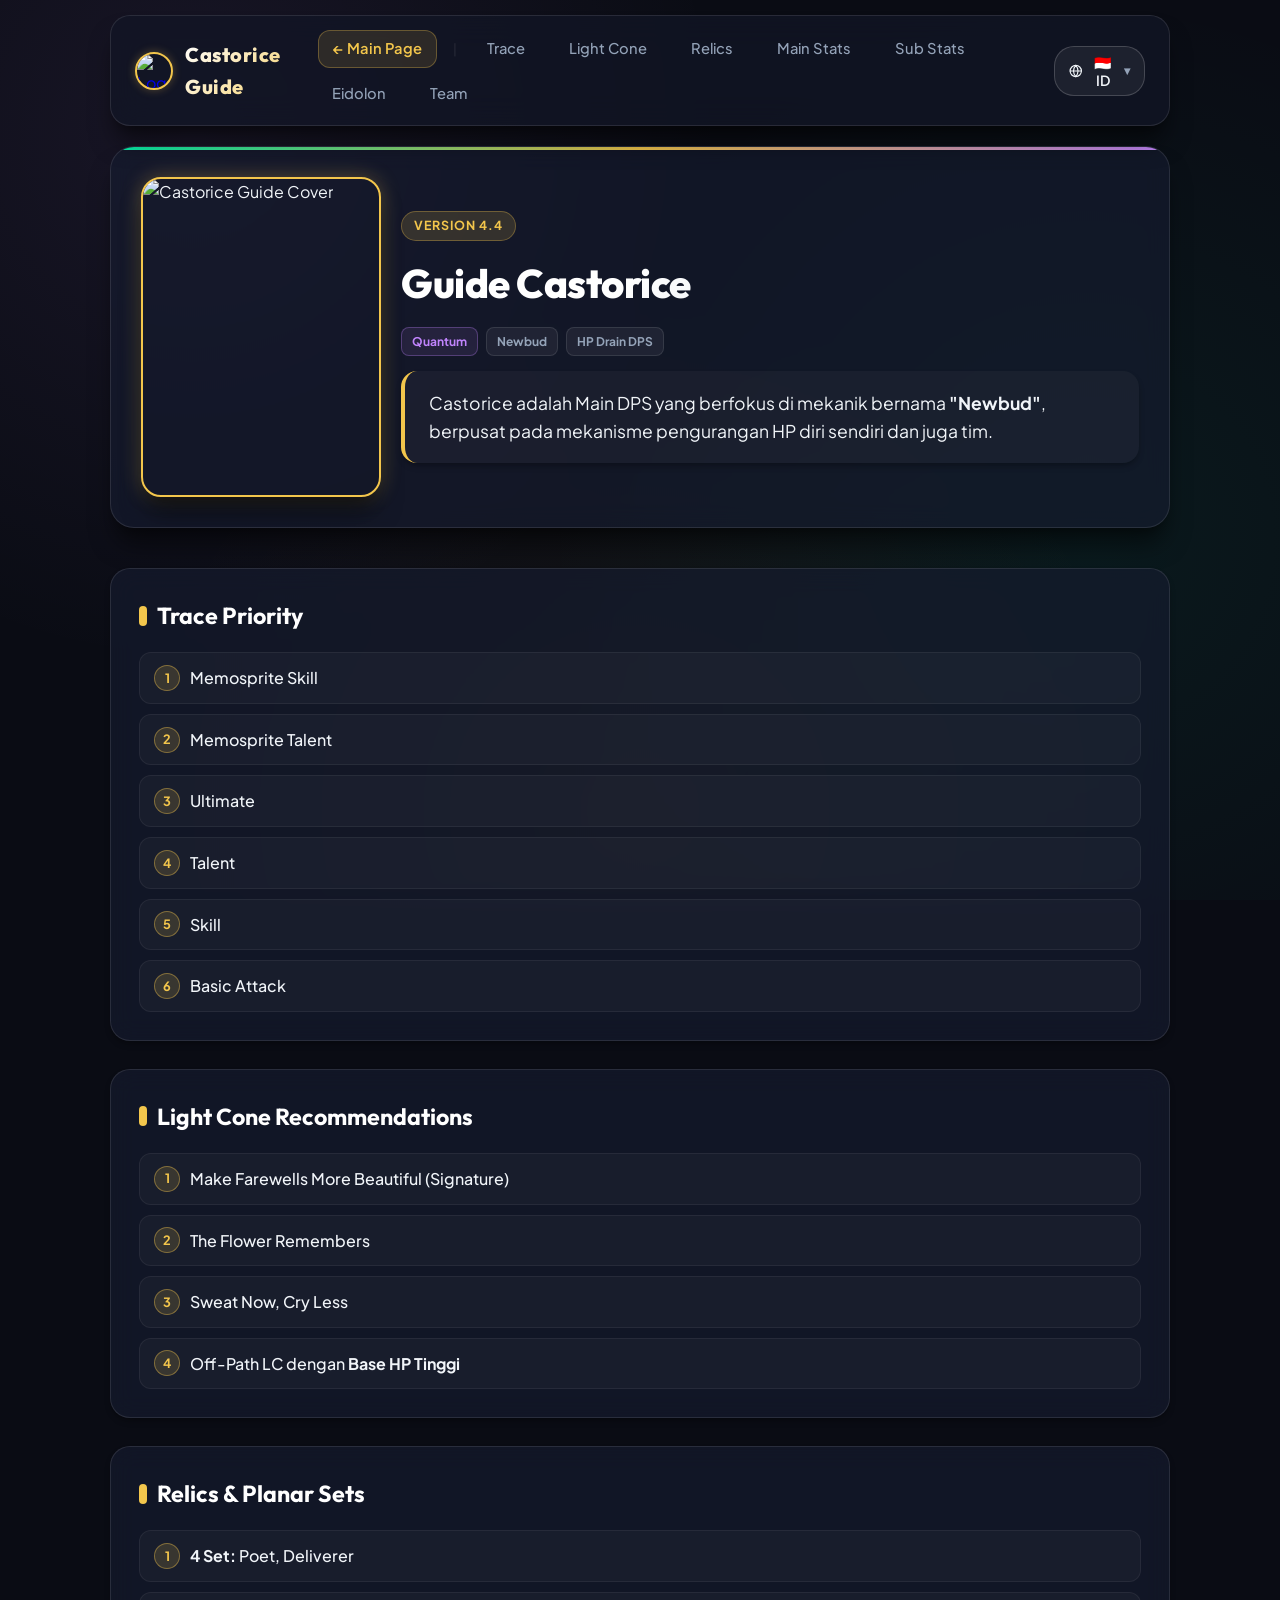
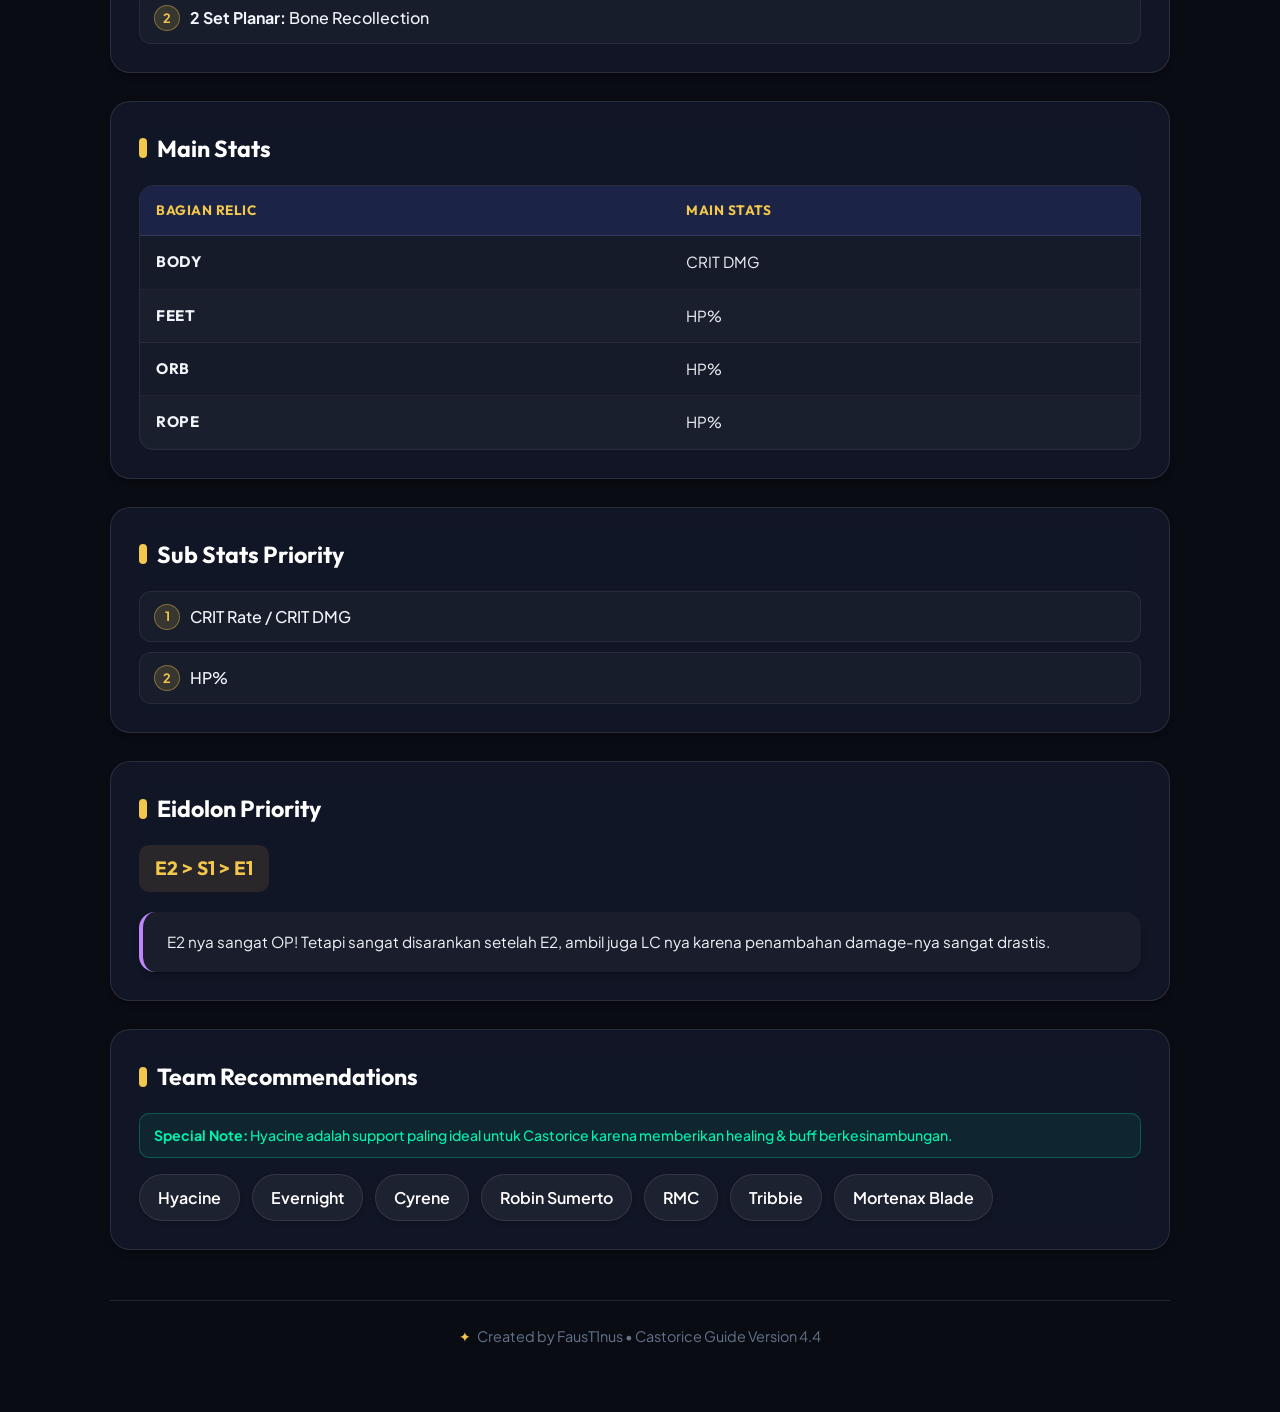
==== Char/Castorice.html @ 28f99902 "Change Languange ID/EN" ====
<!DOCTYPE html>
<html lang="id">
<head>
    <meta charset="UTF-8">
    <meta name="viewport" content="width=device-width, initial-scale=1.0">
    <link rel="icon" type="image/x-icon" href="https://media.discordapp.net/attachments/1473303380360171574/1534155351308636291/1050245295327416390.webp?ex=6a731902&is=6a71c782&hm=e8f0a72e8efb6a49927cd60e86227d775140b2a60f67a8194d3ff2b409917104&=&format=webp">
    <title>Castorice Guide Version 4.4</title>
    <link rel="stylesheet" href="style.css">
    <script src="lang.js" defer></script>
</head>
<body>

    <div class="container">
        <!-- Top Navigation -->
        <header>
            <div class="nav-bar">
                <a href="../index.html" class="brand">
                    <img src="../Gambar/1050245295327416390.webp" alt="Logo" class="brand-icon">
                    <span class="brand-title">Castorice Guide</span>
                </a>
                <nav>
                    <a href="../index.html" class="active" data-i18n="nav_back_main">← Main Page</a>
                    <span class="nav-divider">|</span>
                    <a href="#Trace" data-i18n="nav_trace">Trace</a>
                    <a href="#Light-Cone" data-i18n="nav_light_cone">Light Cone</a>
                    <a href="#Relics" data-i18n="nav_relics">Relics</a>
                    <a href="#Main-Stats" data-i18n="nav_main_stats">Main Stats</a>
                    <a href="#Sub-Stats" data-i18n="nav_sub_stats">Sub Stats</a>
                    <a href="#Eidolon" data-i18n="nav_eidolon">Eidolon</a>
                    <a href="#Team-Recommendations" data-i18n="nav_team">Team</a>
                </nav>
            </div>
        </header>

        <!-- Cover Hero Section -->
        <div class="page-header cover-hero">
            <div class="cover-image-frame">
                <img src="../Gambar/cas.png" alt="Castorice Guide Cover">
            </div>
            <div class="cover-hero-info">
                <span class="badge">Version 4.4</span>
                <h1 data-i18n="castorice_title">Guide Castorice</h1>
                <div class="char-card-tags">
                    <span class="tag quantum">Quantum</span>
                    <span class="tag">Newbud</span>
                    <span class="tag">HP Drain DPS</span>
                </div>
                <p class="intro-lead" data-i18n-html="castorice_intro">
                    Castorice adalah Main DPS yang berfokus di mekanik bernama <strong>"Newbud"</strong>, berpusat pada mekanisme pengurangan HP diri sendiri dan juga tim.
                </p>
            </div>
        </div>

        <!-- Main Content -->
        <article>
            <section id="Trace">
                <h2 data-i18n="section_trace">Trace Priority</h2>
                <ol>
                    <li>Memosprite Skill</li>
                    <li>Memosprite Talent</li>
                    <li>Ultimate</li>
                    <li>Talent</li>
                    <li>Skill</li>
                    <li>Basic Attack</li>
                </ol>
            </section>

            <section id="Light-Cone">
                <h2 data-i18n="section_light_cone">Light Cone Recommendations</h2>
                <ol>
                    <li>Make Farewells More Beautiful (Signature)</li>
                    <li>The Flower Remembers</li>
                    <li>Sweat Now, Cry Less</li>
                    <li data-i18n-html="castorice_lc4">Off-Path LC dengan <strong>Base HP Tinggi</strong></li>
                </ol>
            </section>

            <section id="Relics">
                <h2 data-i18n="section_relics">Relics & Planar Sets</h2>
                <ol>
                    <li data-i18n-html="castorice_relic_4set"><strong>4 Set:</strong> Poet, Deliverer</li>
                    <li data-i18n-html="castorice_relic_2set"><strong>2 Set Planar:</strong> Bone Recollection</li>
                </ol>
            </section>

            <section id="Main-Stats">
                <h2 data-i18n="section_main_stats">Main Stats</h2>
                <table>
                    <thead>
                        <tr>
                            <th scope="col" data-i18n="table_relic_part">Bagian Relic</th>
                            <th scope="col" data-i18n="table_main_stat">Main Stats</th>
                        </tr>
                    </thead>
                    <tbody>
                        <tr>
                            <th scope="row">Body</th>
                            <td>CRIT DMG</td>
                        </tr>
                        <tr>
                            <th scope="row">Feet</th>
                            <td>HP%</td>
                        </tr>
                        <tr>
                            <th scope="row">Orb</th>
                            <td>HP%</td>
                        </tr>
                        <tr>
                            <th scope="row">Rope</th>
                            <td>HP%</td>
                        </tr>
                    </tbody>
                </table>
            </section>

            <section id="Sub-Stats">
                <h2 data-i18n="section_sub_stats">Sub Stats Priority</h2>
                <ol>
                    <li>CRIT Rate / CRIT DMG</li>
                    <li>HP%</li>
                </ol>
            </section>

            <section id="Eidolon">
                <h2 data-i18n="section_eidolon">Eidolon Priority</h2>
                <p>E2 &gt; S1 &gt; E1</p>
                <div class="intro-lead" style="margin-top: 12px; font-size: 0.95rem; border-left-color: var(--accent-purple);" data-i18n="castorice_eidolon_note">
                    E2 nya sangat OP! Tetapi sangat disarankan setelah E2, ambil juga LC nya karena penambahan damage-nya sangat drastis.
                </div>
            </section>

            <section id="Team-Recommendations">
                <h2 data-i18n="section_team">Team Recommendations</h2>
                <div class="note-box" style="margin-bottom: 16px;" data-i18n-html="castorice_team_note">
                    <strong>Special Note:</strong> Hyacine adalah support paling ideal untuk Castorice karena memberikan healing &amp; buff berkesinambungan.
                </div>
                <ul>
                    <li>Hyacine</li>
                    <li>Evernight</li>
                    <li>Cyrene</li>
                    <li>Robin Sumerto</li>
                    <li>RMC</li>
                    <li>Tribbie</li>
                    <li>Mortenax Blade</li>
                </ul>
            </section>
        </article>

        <!-- Footer -->
        <footer>
            <p data-i18n="castorice_footer">Created by FausT1nus • Castorice Guide Version 4.4</p>
        </footer>
    </div>

</body>
</html>
---- Char/style.css ----
@import url('https://fonts.googleapis.com/css2?family=Outfit:wght@400;500;600;700;800&family=Plus+Jakarta+Sans:wght@400;500;600;700&display=swap');

:root {
  --bg-primary: #0a0c14;
  --bg-secondary: #121626;
  --bg-card: rgba(22, 28, 48, 0.65);
  --bg-card-hover: rgba(30, 38, 66, 0.85);
  --border-color: rgba(255, 255, 255, 0.1);
  --border-glow: rgba(0, 242, 173, 0.3);
  
  --text-main: #f1f5f9;
  --text-muted: #94a3b8;
  --text-dim: #64748b;
  
  --accent-gold: #f3c64c;
  --accent-gold-glow: rgba(243, 198, 76, 0.3);
  --accent-cyan: #00f2ad;
  --accent-purple: #c084fc;
  --accent-rose: #ff477e;

  --font-heading: 'Outfit', sans-serif;
  --font-body: 'Plus Jakarta Sans', sans-serif;

  --shadow-sm: 0 4px 6px -1px rgba(0, 0, 0, 0.3);
  --shadow-lg: 0 20px 25px -5px rgba(0, 0, 0, 0.5), 0 8px 10px -6px rgba(0, 0, 0, 0.3);
  --shadow-glow: 0 0 25px rgba(243, 198, 76, 0.15);
}

/* Reset & Base Styles */
* {
  box-sizing: border-box;
  margin: 0;
  padding: 0;
  scroll-behavior: smooth;
}

body {
  font-family: var(--font-body);
  background-color: var(--bg-primary);
  background-image: 
    radial-gradient(circle at 15% 15%, rgba(192, 132, 252, 0.08) 0%, transparent 40%),
    radial-gradient(circle at 85% 60%, rgba(0, 242, 173, 0.06) 0%, transparent 45%),
    radial-gradient(circle at 50% 90%, rgba(243, 198, 76, 0.05) 0%, transparent 50%);
  background-attachment: fixed;
  color: var(--text-main);
  line-height: 1.6;
  min-height: 100vh;
  padding-bottom: 40px;
}

/* Layout Container */
.container {
  max-width: 1100px;
  margin: 0 auto;
  padding: 0 20px;
}

/* Header & Navigation */
header {
  position: sticky;
  top: 15px;
  z-index: 100;
  margin-bottom: 35px;
}

.nav-bar {
  background: rgba(18, 22, 38, 0.75);
  backdrop-filter: blur(16px);
  -webkit-backdrop-filter: blur(16px);
  border: 1px solid var(--border-color);
  border-radius: 20px;
  padding: 14px 24px;
  display: flex;
  align-items: center;
  justify-content: space-between;
  box-shadow: var(--shadow-lg);
}

.brand {
  display: flex;
  align-items: center;
  gap: 12px;
  text-decoration: none;
}

.brand-icon {
  width: 38px;
  height: 38px;
  border-radius: 50%;
  object-fit: cover;
  border: 2px solid var(--accent-gold);
  box-shadow: 0 0 10px var(--accent-gold-glow);
}

.brand-title {
  font-family: var(--font-heading);
  font-weight: 800;
  font-size: 1.25rem;
  background: linear-gradient(135deg, #ffffff 0%, var(--accent-gold) 100%);
  -webkit-background-clip: text;
  -webkit-text-fill-color: transparent;
  letter-spacing: 0.5px;
}

nav {
  display: flex;
  flex-wrap: wrap;
  gap: 8px 16px;
  align-items: center;
}

nav a {
  color: var(--text-muted);
  text-decoration: none;
  font-weight: 500;
  font-size: 0.92rem;
  padding: 6px 14px;
  border-radius: 12px;
  transition: all 0.25s ease;
  position: relative;
}

nav a:hover {
  color: #ffffff;
  background: rgba(255, 255, 255, 0.08);
  transform: translateY(-1px);
}

nav a.active {
  color: var(--accent-gold);
  background: rgba(243, 198, 76, 0.12);
  border: 1px solid rgba(243, 198, 76, 0.3);
  font-weight: 600;
}

.nav-divider {
  color: var(--border-color);
  font-size: 0.8rem;
  user-select: none;
}

/* Page Titles & Headers */
.page-header {
  text-align: center;
  margin-bottom: 40px;
  padding: 30px 20px;
  background: var(--bg-card);
  backdrop-filter: blur(12px);
  border: 1px solid var(--border-color);
  border-radius: 24px;
  position: relative;
  overflow: hidden;
  box-shadow: var(--shadow-lg);
}

.page-header::before {
  content: '';
  position: absolute;
  top: 0;
  left: 0;
  right: 0;
  height: 3px;
  background: linear-gradient(90deg, var(--accent-cyan), var(--accent-gold), var(--accent-purple));
}

.page-header h1 {
  font-family: var(--font-heading);
  font-size: 2.5rem;
  font-weight: 800;
  letter-spacing: -0.5px;
  margin-bottom: 12px;
  background: linear-gradient(135deg, #ffffff 30%, #cbd5e1 100%);
  -webkit-background-clip: text;
  -webkit-text-fill-color: transparent;
}

.badge {
  display: inline-block;
  padding: 4px 12px;
  border-radius: 20px;
  font-size: 0.78rem;
  font-weight: 700;
  text-transform: uppercase;
  letter-spacing: 1px;
  background: rgba(243, 198, 76, 0.15);
  color: var(--accent-gold);
  border: 1px solid rgba(243, 198, 76, 0.3);
  margin-bottom: 10px;
}

/* Character Showcase Grid (Main Page) */
.hero-banner {
  text-align: center;
  padding: 50px 20px;
  margin-bottom: 40px;
  background: radial-gradient(circle at center, rgba(30, 41, 79, 0.6) 0%, rgba(18, 22, 38, 0.4) 100%);
  border-radius: 28px;
  border: 1px solid var(--border-color);
  box-shadow: var(--shadow-lg);
}

.hero-banner h1 {
  font-family: var(--font-heading);
  font-size: 3rem;
  font-weight: 800;
  color: #ffffff;
  margin-bottom: 15px;
  line-height: 1.15;
}

.hero-banner h1 span {
  background: linear-gradient(135deg, var(--accent-gold), #ffe599);
  -webkit-background-clip: text;
  -webkit-text-fill-color: transparent;
}

.hero-banner p {
  color: var(--text-muted);
  font-size: 1.15rem;
  max-width: 650px;
  margin: 0 auto;
}

.card-grid {
  display: grid;
  grid-template-columns: repeat(auto-fit, minmax(320px, 1fr));
  gap: 30px;
  margin-bottom: 40px;
}

.char-card {
  background: var(--bg-card);
  backdrop-filter: blur(12px);
  border: 1px solid var(--border-color);
  border-radius: 24px;
  overflow: hidden;
  transition: all 0.35s cubic-bezier(0.4, 0, 0.2, 1);
  display: flex;
  flex-direction: column;
  box-shadow: var(--shadow-sm);
  position: relative;
}

.char-card:hover {
  transform: translateY(-8px);
  background: var(--bg-card-hover);
  border-color: rgba(243, 198, 76, 0.4);
  box-shadow: var(--shadow-lg), 0 0 25px rgba(243, 198, 76, 0.15);
}

.char-card-img-wrap {
  width: 100%;
  height: 380px;
  overflow: hidden;
  position: relative;
  background: #0f121e;
}

.char-card-img-wrap img {
  width: 100%;
  height: 100%;
  object-fit: cover;
  object-position: top center;
  transition: transform 0.5s ease;
}

.char-card:hover .char-card-img-wrap img {
  transform: scale(1.05);
}

.char-card-content {
  padding: 24px;
  display: flex;
  flex-direction: column;
  flex-grow: 1;
}

.char-card-tags {
  display: flex;
  gap: 8px;
  margin-bottom: 12px;
}

.tag {
  font-size: 0.75rem;
  font-weight: 700;
  padding: 4px 10px;
  border-radius: 8px;
  background: rgba(255, 255, 255, 0.06);
  border: 1px solid rgba(255, 255, 255, 0.1);
  color: var(--text-muted);
}

.tag.wind { color: #00f2ad; border-color: rgba(0, 242, 173, 0.3); background: rgba(0, 242, 173, 0.1); }
.tag.elation { color: #ff758f; border-color: rgba(255, 117, 143, 0.3); background: rgba(255, 117, 143, 0.1); }
.tag.quantum { color: #c084fc; border-color: rgba(192, 132, 252, 0.3); background: rgba(192, 132, 252, 0.1); }

.char-card-title {
  font-family: var(--font-heading);
  font-size: 1.6rem;
  font-weight: 700;
  color: #ffffff;
  margin-bottom: 10px;
}

.char-card-desc {
  color: var(--text-muted);
  font-size: 0.95rem;
  line-height: 1.5;
  margin-bottom: 20px;
  flex-grow: 1;
}

.btn-primary {
  display: inline-flex;
  align-items: center;
  justify-content: center;
  gap: 8px;
  width: 100%;
  padding: 12px 20px;
  border-radius: 14px;
  background: linear-gradient(135deg, var(--accent-gold) 0%, #d4a328 100%);
  color: #0d0f17;
  font-weight: 700;
  font-size: 0.95rem;
  text-decoration: none;
  transition: all 0.25s ease;
  box-shadow: 0 4px 12px rgba(243, 198, 76, 0.25);
}

.btn-primary:hover {
  filter: brightness(1.15);
  transform: translateY(-2px);
  box-shadow: 0 6px 18px rgba(243, 198, 76, 0.4);
}

/* Single Character Details Layout */
.cover-hero {
  display: flex;
  flex-direction: column;
  align-items: center;
  text-align: center;
  gap: 20px;
  padding: 30px;
}

@media (min-width: 768px) {
  .cover-hero {
    flex-direction: row;
    text-align: left;
  }
}

.cover-image-frame {
  width: 240px;
  height: 320px;
  border-radius: 20px;
  overflow: hidden;
  border: 2px solid var(--accent-gold);
  box-shadow: var(--shadow-lg), 0 0 20px var(--accent-gold-glow);
  flex-shrink: 0;
}

.cover-image-frame img {
  width: 100%;
  height: 100%;
  object-fit: cover;
}

.cover-hero-info {
  flex-grow: 1;
}

.intro-lead {
  font-size: 1.1rem;
  color: var(--text-main);
  background: rgba(255, 255, 255, 0.03);
  padding: 18px 24px;
  border-radius: 16px;
  border-left: 4px solid var(--accent-gold);
  margin-top: 15px;
  box-shadow: var(--shadow-sm);
}

/* Sections & Article */
article {
  display: flex;
  flex-direction: column;
  gap: 28px;
}

section {
  background: var(--bg-card);
  backdrop-filter: blur(12px);
  border: 1px solid var(--border-color);
  border-radius: 20px;
  padding: 28px;
  box-shadow: var(--shadow-sm);
  transition: border-color 0.3s ease;
}

section:hover {
  border-color: rgba(255, 255, 255, 0.18);
}

section h2 {
  font-family: var(--font-heading);
  font-size: 1.45rem;
  font-weight: 700;
  color: #ffffff;
  margin-bottom: 18px;
  display: flex;
  align-items: center;
  gap: 10px;
}

section h2::before {
  content: '';
  display: inline-block;
  width: 8px;
  height: 20px;
  background: var(--accent-gold);
  border-radius: 4px;
}

hr {
  display: none; /* Hide default hr lines in favor of styled card gaps */
}

/* Lists Styling (Ordered & Unordered) */
ol, ul {
  padding-left: 0;
  list-style: none;
  display: flex;
  flex-direction: column;
  gap: 10px;
}

ol {
  counter-reset: item-counter;
}

ol li {
  counter-increment: item-counter;
  position: relative;
  padding: 12px 16px 12px 50px;
  background: rgba(255, 255, 255, 0.03);
  border: 1px solid rgba(255, 255, 255, 0.06);
  border-radius: 12px;
  font-weight: 500;
  transition: background 0.2s ease;
}

ol li::before {
  content: counter(item-counter);
  position: absolute;
  left: 14px;
  top: 50%;
  transform: translateY(-50%);
  width: 24px;
  height: 24px;
  border-radius: 50%;
  background: rgba(243, 198, 76, 0.15);
  color: var(--accent-gold);
  border: 1px solid rgba(243, 198, 76, 0.4);
  font-weight: 700;
  font-size: 0.8rem;
  display: flex;
  align-items: center;
  justify-content: center;
}

ol li:hover {
  background: rgba(255, 255, 255, 0.06);
}

ul.chips-list, section#Team-Recommendations ul {
  display: flex;
  flex-wrap: wrap;
  flex-direction: row;
  gap: 12px;
}

ul.chips-list li, section#Team-Recommendations ul li {
  background: rgba(255, 255, 255, 0.05);
  border: 1px solid rgba(255, 255, 255, 0.1);
  padding: 10px 18px;
  border-radius: 30px;
  font-weight: 600;
  color: #ffffff;
  display: inline-flex;
  align-items: center;
  gap: 8px;
  transition: all 0.25s ease;
  box-shadow: 0 2px 4px rgba(0, 0, 0, 0.2);
}

ul.chips-list li:hover, section#Team-Recommendations ul li:hover {
  background: rgba(243, 198, 76, 0.15);
  border-color: var(--accent-gold);
  color: var(--accent-gold);
  transform: translateY(-2px);
}

/* Tables Styling */
table {
  width: 100%;
  border-collapse: separate;
  border-spacing: 0;
  border-radius: 14px;
  overflow: hidden;
  border: 1px solid var(--border-color) !important;
  margin-top: 10px;
}

thead {
  background: rgba(30, 41, 79, 0.8);
}

th {
  font-family: var(--font-heading);
  color: var(--accent-gold);
  font-weight: 700;
  text-transform: uppercase;
  font-size: 0.85rem;
  letter-spacing: 0.5px;
  padding: 14px 16px;
  text-align: left;
  border-bottom: 1px solid var(--border-color);
}

td, tbody th {
  padding: 14px 16px;
  border-bottom: 1px solid rgba(255, 255, 255, 0.05);
  font-size: 0.95rem;
  color: var(--text-main);
  text-align: left;
}

tbody tr {
  background: rgba(255, 255, 255, 0.02);
  transition: background 0.2s ease;
}

tbody tr:nth-child(even) {
  background: rgba(255, 255, 255, 0.04);
}

tbody tr:hover {
  background: rgba(243, 198, 76, 0.06);
}

tbody tr:last-child td, tbody tr:last-child th {
  border-bottom: none;
}

/* Notes & Warnings */
.note-box, note, p note, summary {
  display: block;
  margin-top: 10px;
  padding: 10px 14px;
  background: rgba(0, 242, 173, 0.08);
  border: 1px solid rgba(0, 242, 173, 0.25);
  border-radius: 10px;
  color: var(--accent-cyan);
  font-size: 0.88rem;
  font-weight: 500;
}

/* Eidolon Formula & Texts */
section#Eidolon p {
  margin-bottom: 8px;
}

section#Eidolon p:first-of-type {
  font-family: var(--font-heading);
  font-size: 1.2rem;
  font-weight: 700;
  color: var(--accent-gold);
  background: rgba(243, 198, 76, 0.1);
  padding: 8px 16px;
  border-radius: 10px;
  display: inline-block;
}

/* Footer */
footer {
  margin-top: 50px;
  padding: 24px;
  text-align: center;
  color: var(--text-dim);
  font-size: 0.9rem;
  border-top: 1px solid var(--border-color);
}

footer p {
  display: inline-flex;
  align-items: center;
  gap: 6px;
}

footer p::before {
  content: '✦';
  color: var(--accent-gold);
}

/* Responsive Styles */
@media (max-width: 640px) {
  .nav-bar {
    flex-direction: column;
    gap: 12px;
    align-items: flex-start;
  }
  
  nav {
    width: 100%;
    overflow-x: auto;
    white-space: nowrap;
    padding-bottom: 4px;
  }
  
  .page-header h1 {
    font-size: 1.8rem;
  }
  
  .hero-banner h1 {
    font-size: 2rem;
  }
}

/* Language Switcher Pop-out Trigger Button */
.lang-switcher {
  display: flex;
  align-items: center;
  margin-left: auto;
}

.lang-popout-btn {
  background: rgba(255, 255, 255, 0.06);
  border: 1px solid rgba(255, 255, 255, 0.18);
  border-radius: 20px;
  padding: 6px 14px;
  display: inline-flex;
  align-items: center;
  gap: 8px;
  cursor: pointer;
  color: var(--text-main);
  font-family: var(--font-body);
  font-size: 0.88rem;
  font-weight: 600;
  transition: all 0.25s ease;
  user-select: none;
}

.lang-popout-btn:hover, .lang-popout-btn:active {
  background: rgba(243, 198, 76, 0.15);
  border-color: var(--accent-gold);
  color: var(--accent-gold);
  box-shadow: 0 0 14px rgba(243, 198, 76, 0.25);
  transform: translateY(-1px);
}

.lang-caret {
  font-size: 0.75rem;
  color: var(--text-muted);
  transition: transform 0.2s ease;
}

/* Pop-out Modal Overlay */
.lang-modal-backdrop {
  position: fixed;
  top: 0;
  left: 0;
  width: 100vw;
  height: 100vh;
  background: rgba(10, 12, 20, 0.75);
  backdrop-filter: blur(10px);
  -webkit-backdrop-filter: blur(10px);
  z-index: 9999;
  display: flex;
  align-items: center;
  justify-content: center;
  padding: 20px;
  opacity: 1;
  visibility: visible;
  transition: opacity 0.25s ease, visibility 0.25s ease;
}

.lang-modal-backdrop.hidden {
  opacity: 0;
  visibility: hidden;
  pointer-events: none;
}

.lang-modal-card {
  background: #121626;
  border: 1px solid rgba(243, 198, 76, 0.3);
  border-radius: 24px;
  width: 100%;
  max-width: 400px;
  padding: 24px;
  box-shadow: 0 20px 40px rgba(0, 0, 0, 0.7), 0 0 30px rgba(243, 198, 76, 0.15);
  transform: scale(1);
  transition: transform 0.3s cubic-bezier(0.34, 1.56, 0.64, 1);
  position: relative;
}

.lang-modal-backdrop.hidden .lang-modal-card {
  transform: scale(0.92);
}

.lang-modal-header {
  display: flex;
  align-items: center;
  justify-content: space-between;
  margin-bottom: 20px;
  padding-bottom: 12px;
  border-bottom: 1px solid var(--border-color);
}

.lang-modal-title {
  display: flex;
  align-items: center;
  gap: 10px;
  font-family: var(--font-heading);
  font-size: 1.15rem;
  font-weight: 700;
  color: #ffffff;
}

.lang-modal-title svg {
  color: var(--accent-gold);
}

.lang-modal-close {
  background: rgba(255, 255, 255, 0.08);
  border: none;
  color: var(--text-muted);
  font-size: 1.4rem;
  width: 32px;
  height: 32px;
  border-radius: 50%;
  cursor: pointer;
  display: flex;
  align-items: center;
  justify-content: center;
  transition: all 0.2s ease;
}

.lang-modal-close:hover {
  background: rgba(255, 71, 126, 0.2);
  color: var(--accent-rose);
}

.lang-modal-body {
  display: flex;
  flex-direction: column;
  gap: 12px;
}

.lang-select-option {
  display: flex;
  align-items: center;
  gap: 16px;
  padding: 16px 20px;
  background: rgba(255, 255, 255, 0.03);
  border: 1px solid rgba(255, 255, 255, 0.08);
  border-radius: 16px;
  cursor: pointer;
  text-align: left;
  transition: all 0.25s ease;
  width: 100%;
}

.lang-select-option:hover {
  background: rgba(243, 198, 76, 0.08);
  border-color: rgba(243, 198, 76, 0.3);
  transform: translateX(4px);
}

.lang-select-option.selected {
  background: rgba(243, 198, 76, 0.14);
  border-color: var(--accent-gold);
  box-shadow: 0 0 15px rgba(243, 198, 76, 0.15);
}

.lang-flag {
  font-size: 1.8rem;
  line-height: 1;
}

.lang-text-group {
  display: flex;
  flex-direction: column;
  flex-grow: 1;
}

.lang-primary-name {
  font-family: var(--font-heading);
  font-size: 1rem;
  font-weight: 700;
  color: #ffffff;
}

.lang-select-option.selected .lang-primary-name {
  color: var(--accent-gold);
}

.lang-sub-name {
  font-size: 0.8rem;
  color: var(--text-muted);
}

.lang-check-icon {
  font-size: 1.1rem;
  font-weight: 700;
  color: var(--accent-gold);
  opacity: 0;
  transform: scale(0.5);
  transition: all 0.2s ease;
}

.lang-select-option.selected .lang-check-icon {
  opacity: 1;
  transform: scale(1);
}

/* Mobile Pop-out Bottom Sheet adjustments */
@media (max-width: 640px) {
  .lang-modal-backdrop {
    align-items: flex-end;
    padding: 0;
  }
  
  .lang-modal-card {
    border-bottom-left-radius: 0;
    border-bottom-right-radius: 0;
    border-bottom: none;
    max-width: 100%;
    padding: 24px 20px 36px 20px;
    transform: translateY(0);
    transition: transform 0.3s cubic-bezier(0.32, 0.72, 0, 1);
  }
  
  .lang-modal-backdrop.hidden .lang-modal-card {
    transform: translateY(100%);
  }

  .lang-switcher {
    width: 100%;
    justify-content: flex-end;
    margin-top: 8px;
  }
}
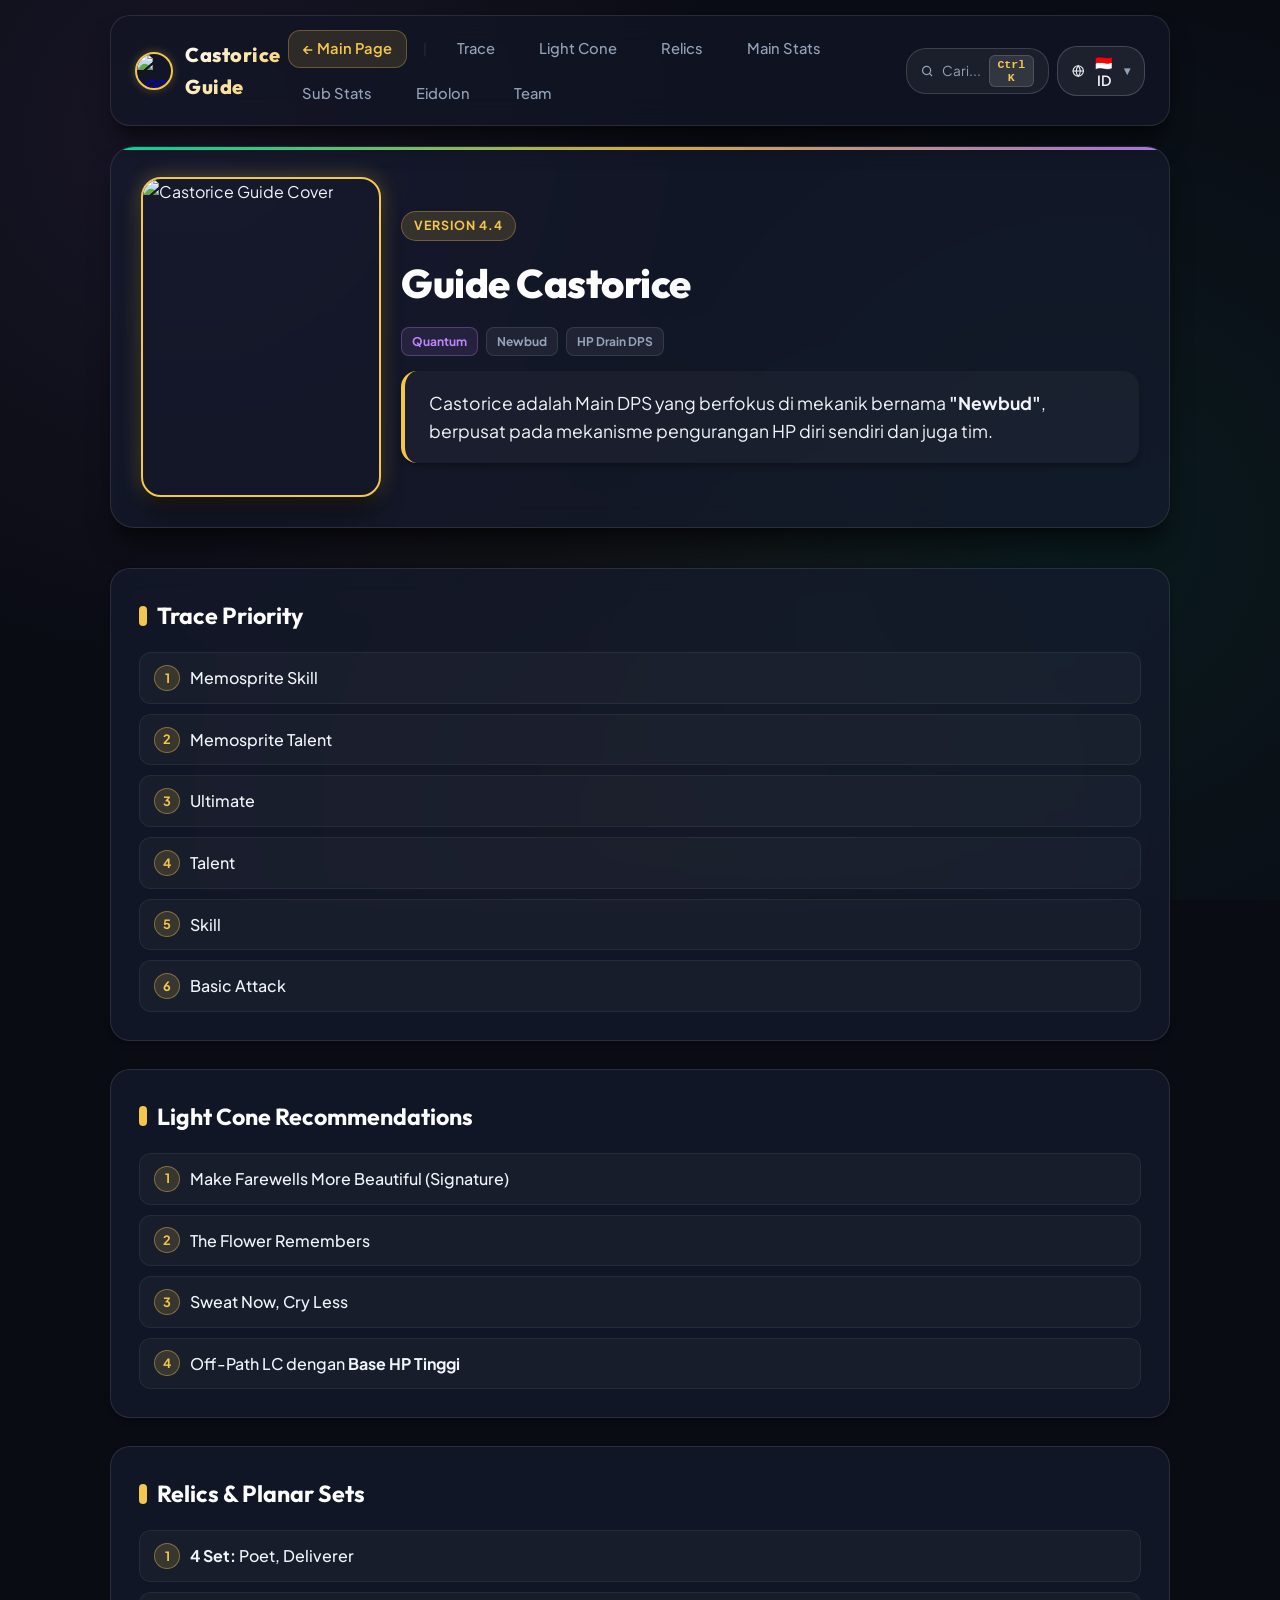
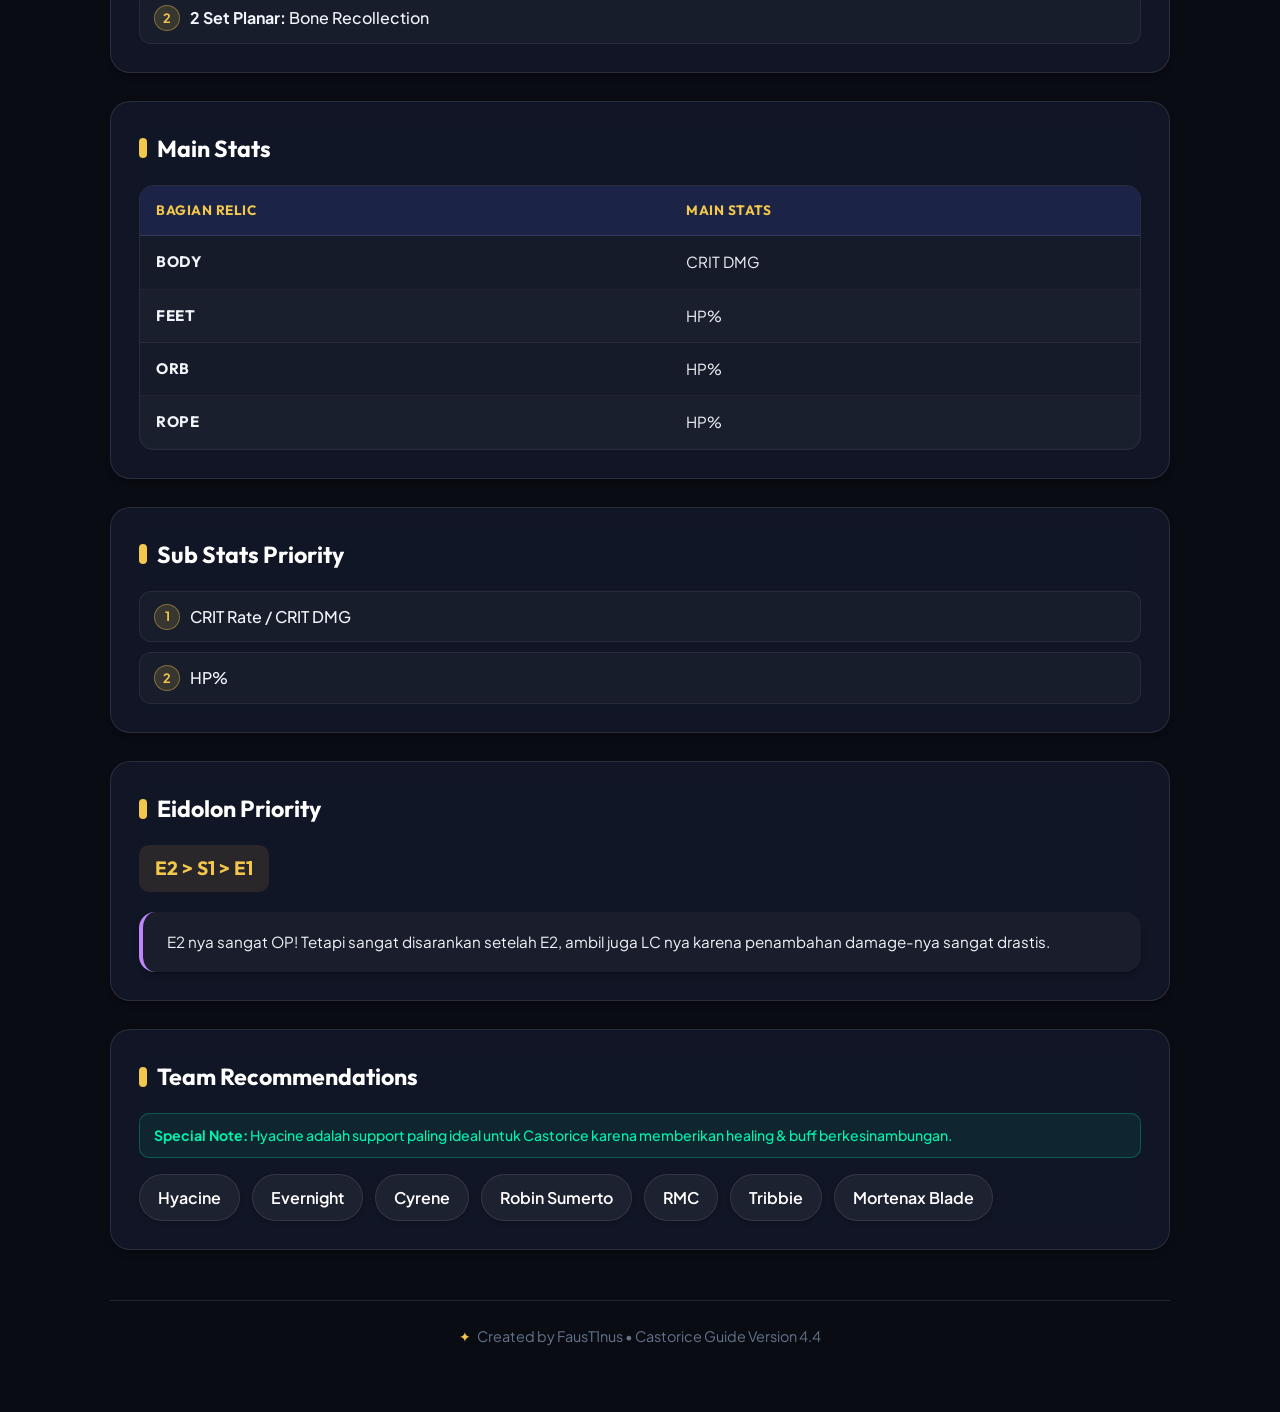
==== commit e9ebad2e: "Search Function" ====
--- a/Char/Castorice.html
+++ b/Char/Castorice.html
@@ -7,6 +7,7 @@
     <title>Castorice Guide Version 4.4</title>
     <link rel="stylesheet" href="style.css">
     <script src="lang.js" defer></script>
+    <script src="search.js" defer></script>
 </head>
 <body>
 
--- a/Char/style.css
+++ b/Char/style.css
@@ -853,4 +853,418 @@
   }
 }
 
-
+/* ==================== SEARCH COMPONENT STYLES ==================== */
+
+/* Header Navbar Search Button */
+.nav-search-btn {
+  background: rgba(255, 255, 255, 0.05);
+  border: 1px solid rgba(255, 255, 255, 0.15);
+  border-radius: 20px;
+  padding: 6px 14px;
+  display: inline-flex;
+  align-items: center;
+  gap: 8px;
+  cursor: pointer;
+  color: var(--text-muted);
+  font-family: var(--font-body);
+  font-size: 0.85rem;
+  transition: all 0.25s ease;
+  user-select: none;
+  margin-left: auto;
+  margin-right: 8px;
+}
+
+.nav-search-btn:hover {
+  background: rgba(243, 198, 76, 0.12);
+  border-color: rgba(243, 198, 76, 0.4);
+  color: #ffffff;
+  box-shadow: 0 0 12px rgba(243, 198, 76, 0.2);
+}
+
+.nav-search-kbd {
+  background: rgba(255, 255, 255, 0.1);
+  border: 1px solid rgba(255, 255, 255, 0.15);
+  border-radius: 6px;
+  padding: 2px 6px;
+  font-size: 0.72rem;
+  font-weight: 700;
+  color: var(--accent-gold);
+  font-family: monospace;
+}
+
+@media (max-width: 640px) {
+  .nav-search-kbd {
+    display: none;
+  }
+  .nav-search-btn {
+    margin-left: 0;
+  }
+}
+
+/* Global Search Spotlight Modal */
+.search-modal-backdrop {
+  position: fixed;
+  top: 0;
+  left: 0;
+  width: 100vw;
+  height: 100vh;
+  background: rgba(10, 12, 20, 0.8);
+  backdrop-filter: blur(12px);
+  -webkit-backdrop-filter: blur(12px);
+  z-index: 10000;
+  display: flex;
+  align-items: flex-start;
+  justify-content: center;
+  padding: 80px 20px 20px 20px;
+  opacity: 1;
+  visibility: visible;
+  transition: opacity 0.25s ease, visibility 0.25s ease;
+}
+
+.search-modal-backdrop.hidden {
+  opacity: 0;
+  visibility: hidden;
+  pointer-events: none;
+}
+
+.search-modal-card {
+  background: #121626;
+  border: 1px solid rgba(243, 198, 76, 0.35);
+  border-radius: 24px;
+  width: 100%;
+  max-width: 620px;
+  box-shadow: 0 25px 50px rgba(0, 0, 0, 0.8), 0 0 35px rgba(243, 198, 76, 0.2);
+  overflow: hidden;
+  transform: translateY(0) scale(1);
+  transition: transform 0.3s cubic-bezier(0.34, 1.56, 0.64, 1);
+  display: flex;
+  flex-direction: column;
+  max-height: 80vh;
+}
+
+.search-modal-backdrop.hidden .search-modal-card {
+  transform: translateY(-20px) scale(0.95);
+}
+
+.search-input-header {
+  display: flex;
+  align-items: center;
+  gap: 12px;
+  padding: 18px 24px;
+  border-bottom: 1px solid var(--border-color);
+  position: relative;
+}
+
+.search-icon {
+  color: var(--accent-gold);
+  flex-shrink: 0;
+}
+
+.search-input-header input {
+  width: 100%;
+  background: transparent;
+  border: none;
+  outline: none;
+  font-family: var(--font-body);
+  font-size: 1.1rem;
+  color: #ffffff;
+}
+
+.search-input-header input::placeholder {
+  color: var(--text-dim);
+}
+
+.search-close-btn {
+  background: rgba(255, 255, 255, 0.08);
+  border: none;
+  color: var(--text-muted);
+  font-size: 1.3rem;
+  width: 32px;
+  height: 32px;
+  border-radius: 50%;
+  cursor: pointer;
+  display: flex;
+  align-items: center;
+  justify-content: center;
+  transition: all 0.2s ease;
+  flex-shrink: 0;
+}
+
+.search-close-btn:hover {
+  background: rgba(255, 71, 126, 0.2);
+  color: var(--accent-rose);
+}
+
+.search-tags-row {
+  display: flex;
+  gap: 8px;
+  padding: 12px 24px;
+  background: rgba(0, 0, 0, 0.2);
+  border-bottom: 1px solid rgba(255, 255, 255, 0.05);
+}
+
+.search-tag-chip {
+  background: rgba(255, 255, 255, 0.05);
+  border: 1px solid rgba(255, 255, 255, 0.1);
+  color: var(--text-muted);
+  font-family: var(--font-body);
+  font-size: 0.8rem;
+  font-weight: 600;
+  padding: 4px 12px;
+  border-radius: 12px;
+  cursor: pointer;
+  transition: all 0.2s ease;
+}
+
+.search-tag-chip:hover {
+  background: rgba(255, 255, 255, 0.1);
+  color: #ffffff;
+}
+
+.search-tag-chip.active {
+  background: rgba(243, 198, 76, 0.18);
+  border-color: var(--accent-gold);
+  color: var(--accent-gold);
+}
+
+.search-results-list {
+  padding: 12px 16px;
+  overflow-y: auto;
+  display: flex;
+  flex-direction: column;
+  gap: 8px;
+  max-height: 420px;
+}
+
+.search-result-item {
+  display: flex;
+  align-items: center;
+  gap: 16px;
+  padding: 12px 16px;
+  background: rgba(255, 255, 255, 0.02);
+  border: 1px solid rgba(255, 255, 255, 0.06);
+  border-radius: 16px;
+  text-decoration: none;
+  transition: all 0.25s ease;
+}
+
+.search-result-item:hover {
+  background: rgba(243, 198, 76, 0.1);
+  border-color: rgba(243, 198, 76, 0.35);
+  transform: translateX(4px);
+}
+
+.search-item-img-wrap {
+  width: 54px;
+  height: 54px;
+  border-radius: 14px;
+  overflow: hidden;
+  border: 1px solid var(--accent-gold);
+  flex-shrink: 0;
+}
+
+.search-item-img-wrap img {
+  width: 100%;
+  height: 100%;
+  object-fit: cover;
+}
+
+.search-item-info {
+  flex-grow: 1;
+  min-width: 0;
+}
+
+.search-item-header {
+  display: flex;
+  align-items: center;
+  gap: 10px;
+  margin-bottom: 4px;
+}
+
+.search-item-title {
+  font-family: var(--font-heading);
+  font-size: 1.05rem;
+  font-weight: 700;
+  color: #ffffff;
+}
+
+.search-result-item:hover .search-item-title {
+  color: var(--accent-gold);
+}
+
+.search-item-tags {
+  display: flex;
+  gap: 6px;
+}
+
+.search-item-desc {
+  font-size: 0.85rem;
+  color: var(--text-muted);
+  white-space: nowrap;
+  overflow: hidden;
+  text-overflow: ellipsis;
+}
+
+.search-item-arrow {
+  color: var(--text-dim);
+  transition: transform 0.2s ease, color 0.2s ease;
+}
+
+.search-result-item:hover .search-item-arrow {
+  color: var(--accent-gold);
+  transform: translateX(3px);
+}
+
+.search-empty-state {
+  text-align: center;
+  padding: 40px 20px;
+  color: var(--text-muted);
+  display: flex;
+  flex-direction: column;
+  align-items: center;
+  gap: 10px;
+}
+
+.search-empty-state svg {
+  color: var(--text-dim);
+}
+
+.search-modal-footer {
+  padding: 12px 24px;
+  background: rgba(0, 0, 0, 0.25);
+  border-top: 1px solid rgba(255, 255, 255, 0.05);
+  display: flex;
+  gap: 16px;
+  font-size: 0.78rem;
+  color: var(--text-dim);
+}
+
+.search-modal-footer kbd {
+  background: rgba(255, 255, 255, 0.1);
+  padding: 2px 6px;
+  border-radius: 4px;
+  color: var(--text-muted);
+  font-family: monospace;
+}
+
+/* Main Showcase Grid Live Filter Bar */
+.grid-search-container {
+  margin-bottom: 25px;
+  display: flex;
+  flex-direction: column;
+  gap: 14px;
+}
+
+.grid-search-box {
+  position: relative;
+  display: flex;
+  align-items: center;
+  background: var(--bg-card);
+  border: 1px solid var(--border-color);
+  border-radius: 18px;
+  padding: 12px 18px;
+  backdrop-filter: blur(12px);
+  transition: border-color 0.3s ease, box-shadow 0.3s ease;
+}
+
+.grid-search-box:focus-within {
+  border-color: var(--accent-gold);
+  box-shadow: 0 0 20px rgba(243, 198, 76, 0.2);
+}
+
+.grid-search-box svg {
+  color: var(--accent-gold);
+  margin-right: 12px;
+  flex-shrink: 0;
+}
+
+.grid-search-box input {
+  width: 100%;
+  background: transparent;
+  border: none;
+  outline: none;
+  font-family: var(--font-body);
+  font-size: 1rem;
+  color: #ffffff;
+}
+
+.grid-search-box input::placeholder {
+  color: var(--text-muted);
+}
+
+.grid-search-clear {
+  background: rgba(255, 255, 255, 0.1);
+  border: none;
+  color: var(--text-muted);
+  font-size: 1.2rem;
+  width: 26px;
+  height: 26px;
+  border-radius: 50%;
+  cursor: pointer;
+  display: flex;
+  align-items: center;
+  justify-content: center;
+  transition: all 0.2s ease;
+}
+
+.grid-search-clear.hidden {
+  display: none;
+}
+
+.grid-search-clear:hover {
+  background: rgba(255, 71, 126, 0.2);
+  color: var(--accent-rose);
+}
+
+.grid-filter-chips {
+  display: flex;
+  gap: 10px;
+  flex-wrap: wrap;
+}
+
+.filter-chip {
+  background: rgba(255, 255, 255, 0.04);
+  border: 1px solid rgba(255, 255, 255, 0.1);
+  color: var(--text-muted);
+  font-family: var(--font-body);
+  font-size: 0.88rem;
+  font-weight: 600;
+  padding: 6px 16px;
+  border-radius: 20px;
+  cursor: pointer;
+  transition: all 0.25s ease;
+}
+
+.filter-chip:hover {
+  background: rgba(255, 255, 255, 0.08);
+  color: #ffffff;
+}
+
+.filter-chip.active {
+  background: rgba(243, 198, 76, 0.16);
+  border-color: var(--accent-gold);
+  color: var(--accent-gold);
+  box-shadow: 0 0 10px rgba(243, 198, 76, 0.15);
+}
+
+.grid-no-results {
+  grid-column: 1 / -1;
+  background: var(--bg-card);
+  border: 1px solid var(--border-color);
+  border-radius: 20px;
+  padding: 40px 20px;
+  margin-bottom: 30px;
+}
+
+@media (max-width: 640px) {
+  .search-modal-backdrop {
+    padding: 10px;
+    align-items: flex-start;
+  }
+  .search-modal-card {
+    max-height: 90vh;
+  }
+}
+
+
+
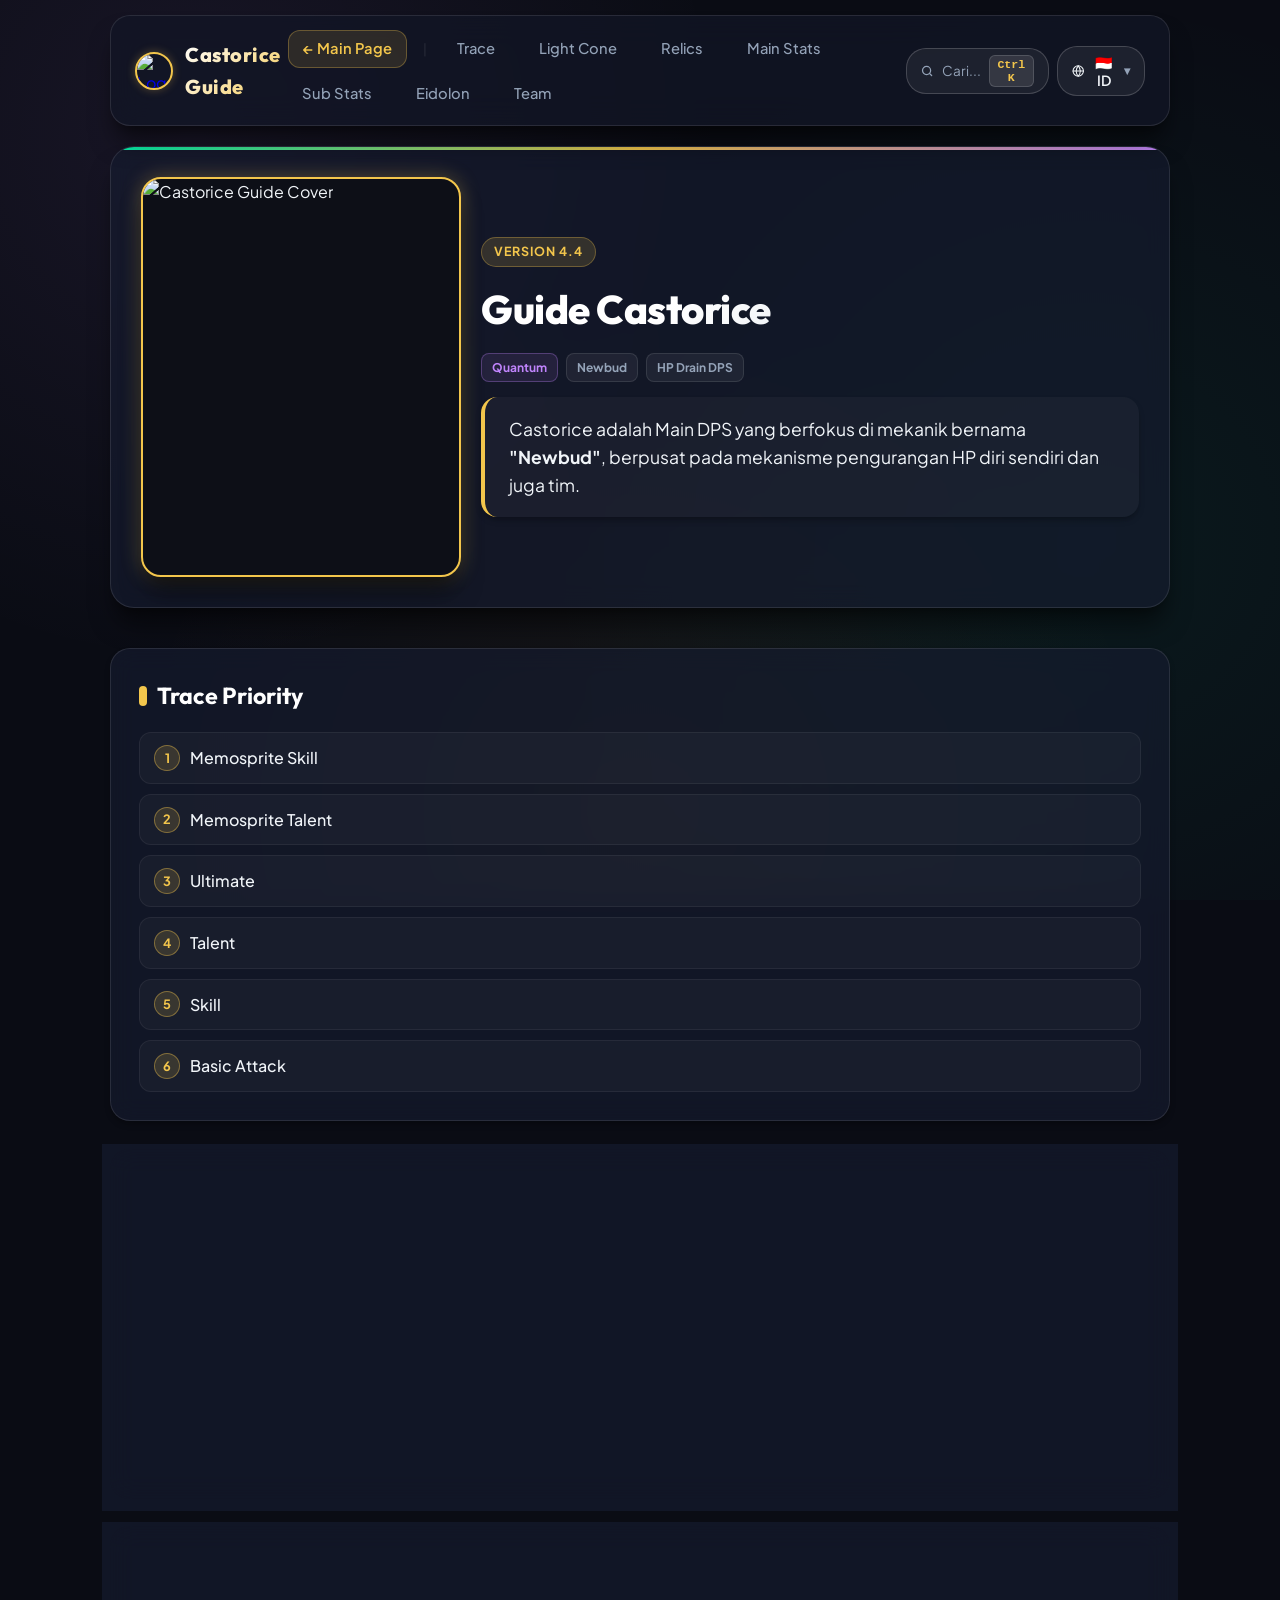
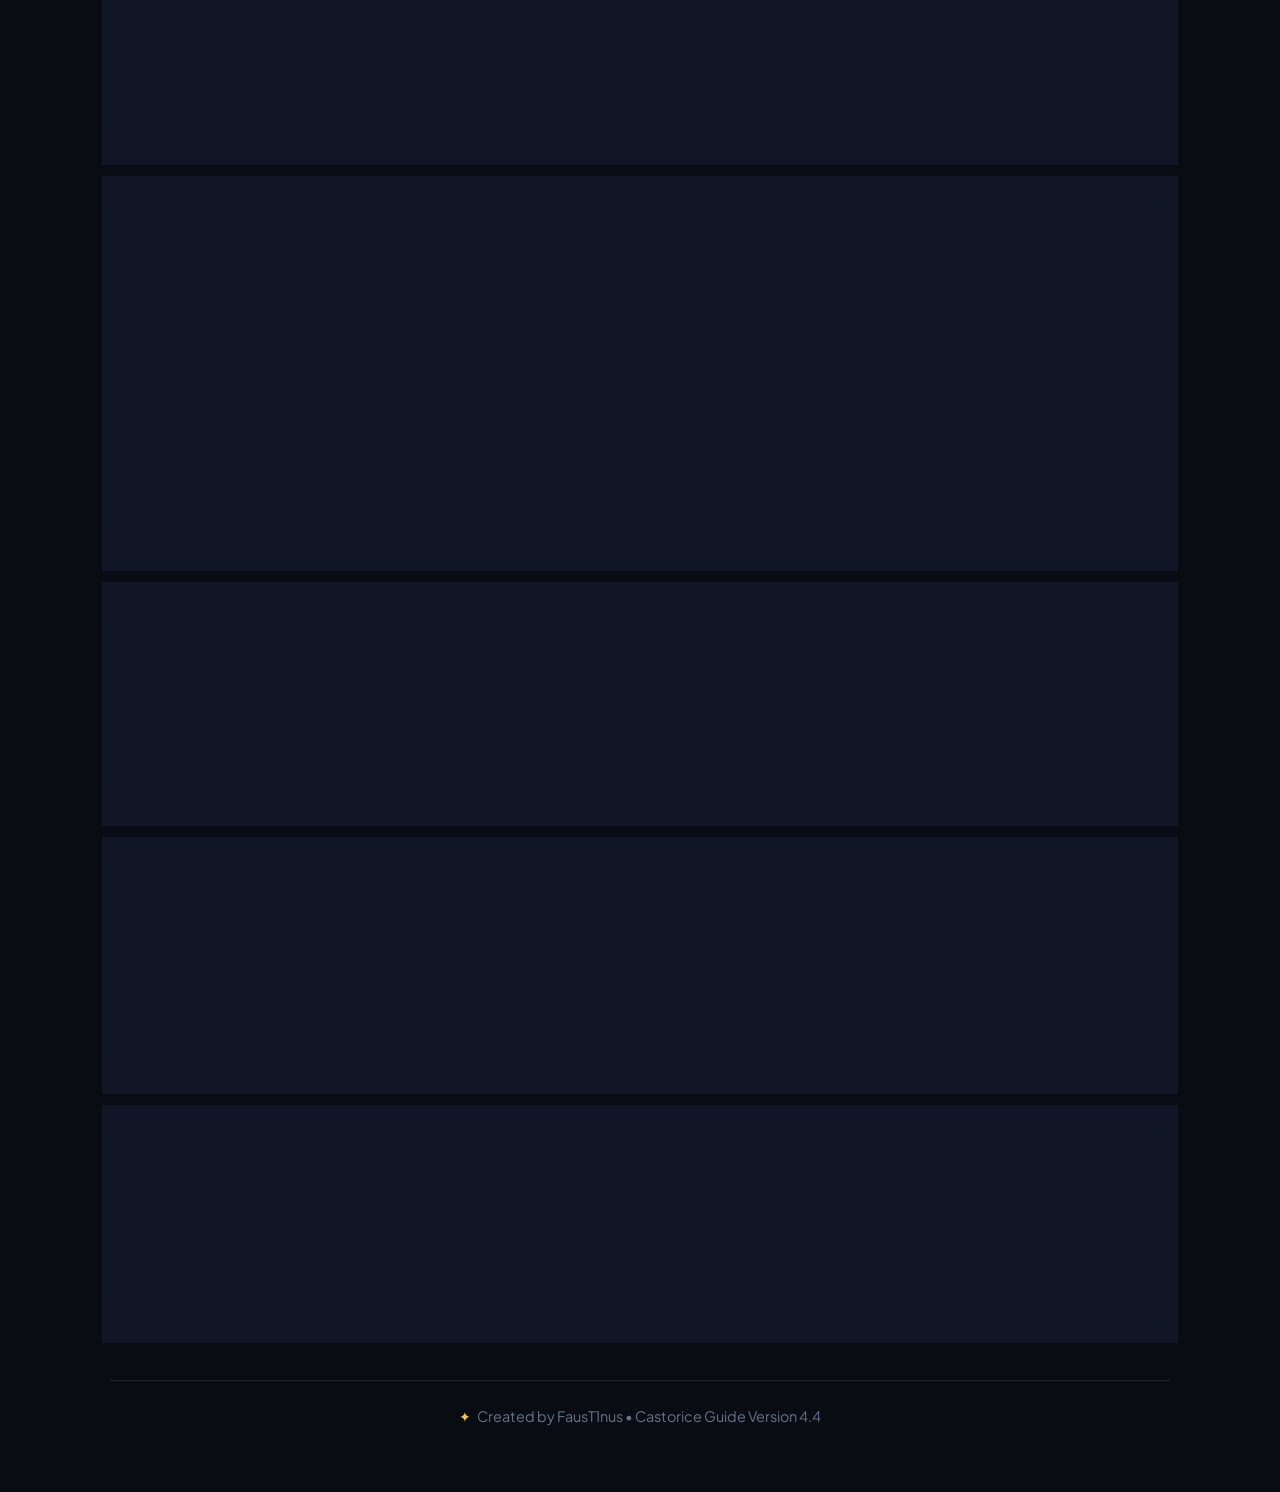
==== commit e5b7cb27: "fix bug image v2" ====
--- a/Char/Castorice.html
+++ b/Char/Castorice.html
@@ -5,7 +5,7 @@
     <meta name="viewport" content="width=device-width, initial-scale=1.0">
     <link rel="icon" type="image/x-icon" href="https://media.discordapp.net/attachments/1473303380360171574/1534155351308636291/1050245295327416390.webp?ex=6a731902&is=6a71c782&hm=e8f0a72e8efb6a49927cd60e86227d775140b2a60f67a8194d3ff2b409917104&=&format=webp">
     <title>Castorice Guide Version 4.4</title>
-    <link rel="stylesheet" href="style.css">
+    <link rel="stylesheet" href="style.css?v=3">
     <script src="lang.js" defer></script>
     <script src="search.js" defer></script>
 </head>
--- a/Char/style.css
+++ b/Char/style.css
@@ -250,22 +250,27 @@
 
 .char-card-img-wrap {
   width: 100%;
-  height: 380px;
+  aspect-ratio: 4 / 5;
   overflow: hidden;
   position: relative;
-  background: #0f121e;
+  background: #0d0f17;
+  display: flex;
+  align-items: center;
+  justify-content: center;
+  border-bottom: 1px solid var(--border-color);
 }
 
 .char-card-img-wrap img {
   width: 100%;
   height: 100%;
-  object-fit: cover;
-  object-position: top center;
-  transition: transform 0.5s ease;
+  object-fit: contain !important;
+  object-position: center;
+  transition: none !important;
+  transform: none !important;
 }
 
 .char-card:hover .char-card-img-wrap img {
-  transform: scale(1.05);
+  transform: none !important;
 }
 
 .char-card-content {
@@ -352,19 +357,23 @@
 }
 
 .cover-image-frame {
-  width: 240px;
-  height: 320px;
+  width: 320px;
+  max-width: 100%;
+  aspect-ratio: 4 / 5;
   border-radius: 20px;
   overflow: hidden;
   border: 2px solid var(--accent-gold);
   box-shadow: var(--shadow-lg), 0 0 20px var(--accent-gold-glow);
   flex-shrink: 0;
+  background: #0d0f17;
 }
 
 .cover-image-frame img {
   width: 100%;
   height: 100%;
-  object-fit: cover;
+  object-fit: contain !important;
+  transform: none !important;
+  transition: none !important;
 }
 
 .cover-hero-info {
@@ -855,30 +864,41 @@
 
 /* ==================== SEARCH COMPONENT STYLES ==================== */
 
+/* Prevent image zoom on search or hover */
+.char-card-img-wrap img,
+.search-item-img-wrap img,
+.char-card:hover .char-card-img-wrap img,
+.search-result-item:hover .search-item-img-wrap img {
+  transform: none !important;
+  transition: none !important;
+}
+
 /* Header Navbar Search Button */
 .nav-search-btn {
-  background: rgba(255, 255, 255, 0.05);
-  border: 1px solid rgba(255, 255, 255, 0.15);
-  border-radius: 20px;
-  padding: 6px 14px;
+  background: rgba(255, 255, 255, 0.06) !important;
+  border: 1px solid rgba(255, 255, 255, 0.18) !important;
+  border-radius: 20px !important;
+  padding: 6px 14px !important;
   display: inline-flex;
   align-items: center;
   gap: 8px;
   cursor: pointer;
-  color: var(--text-muted);
-  font-family: var(--font-body);
+  color: var(--text-muted) !important;
+  font-family: var(--font-body) !important;
   font-size: 0.85rem;
   transition: all 0.25s ease;
   user-select: none;
   margin-left: auto;
   margin-right: 8px;
+  -webkit-appearance: none;
+  appearance: none;
 }
 
 .nav-search-btn:hover {
-  background: rgba(243, 198, 76, 0.12);
-  border-color: rgba(243, 198, 76, 0.4);
-  color: #ffffff;
-  box-shadow: 0 0 12px rgba(243, 198, 76, 0.2);
+  background: rgba(243, 198, 76, 0.15) !important;
+  border-color: var(--accent-gold) !important;
+  color: var(--accent-gold) !important;
+  box-shadow: 0 0 12px rgba(243, 198, 76, 0.25);
 }
 
 .nav-search-kbd {
@@ -908,7 +928,7 @@
   left: 0;
   width: 100vw;
   height: 100vh;
-  background: rgba(10, 12, 20, 0.8);
+  background: rgba(10, 12, 20, 0.85);
   backdrop-filter: blur(12px);
   -webkit-backdrop-filter: blur(12px);
   z-index: 10000;
@@ -953,6 +973,7 @@
   padding: 18px 24px;
   border-bottom: 1px solid var(--border-color);
   position: relative;
+  background: rgba(18, 22, 38, 0.9);
 }
 
 .search-icon {
@@ -962,16 +983,19 @@
 
 .search-input-header input {
   width: 100%;
-  background: transparent;
-  border: none;
-  outline: none;
-  font-family: var(--font-body);
-  font-size: 1.1rem;
-  color: #ffffff;
+  background: transparent !important;
+  border: none !important;
+  outline: none !important;
+  font-family: var(--font-body) !important;
+  font-size: 1.1rem !important;
+  color: #ffffff !important;
+  -webkit-appearance: none;
+  appearance: none;
+  box-shadow: none !important;
 }
 
 .search-input-header input::placeholder {
-  color: var(--text-dim);
+  color: var(--text-dim) !important;
 }
 
 .search-close-btn {
@@ -988,6 +1012,8 @@
   justify-content: center;
   transition: all 0.2s ease;
   flex-shrink: 0;
+  -webkit-appearance: none;
+  appearance: none;
 }
 
 .search-close-btn:hover {
@@ -999,32 +1025,34 @@
   display: flex;
   gap: 8px;
   padding: 12px 24px;
-  background: rgba(0, 0, 0, 0.2);
+  background: rgba(0, 0, 0, 0.25);
   border-bottom: 1px solid rgba(255, 255, 255, 0.05);
 }
 
 .search-tag-chip {
-  background: rgba(255, 255, 255, 0.05);
-  border: 1px solid rgba(255, 255, 255, 0.1);
-  color: var(--text-muted);
-  font-family: var(--font-body);
+  background: rgba(255, 255, 255, 0.05) !important;
+  border: 1px solid rgba(255, 255, 255, 0.12) !important;
+  color: var(--text-muted) !important;
+  font-family: var(--font-body) !important;
   font-size: 0.8rem;
   font-weight: 600;
-  padding: 4px 12px;
-  border-radius: 12px;
+  padding: 5px 14px !important;
+  border-radius: 12px !important;
   cursor: pointer;
   transition: all 0.2s ease;
+  -webkit-appearance: none;
+  appearance: none;
 }
 
 .search-tag-chip:hover {
-  background: rgba(255, 255, 255, 0.1);
-  color: #ffffff;
+  background: rgba(255, 255, 255, 0.1) !important;
+  color: #ffffff !important;
 }
 
 .search-tag-chip.active {
-  background: rgba(243, 198, 76, 0.18);
-  border-color: var(--accent-gold);
-  color: var(--accent-gold);
+  background: rgba(243, 198, 76, 0.18) !important;
+  border-color: var(--accent-gold) !important;
+  color: var(--accent-gold) !important;
 }
 
 .search-results-list {
@@ -1041,7 +1069,7 @@
   align-items: center;
   gap: 16px;
   padding: 12px 16px;
-  background: rgba(255, 255, 255, 0.02);
+  background: rgba(255, 255, 255, 0.03);
   border: 1px solid rgba(255, 255, 255, 0.06);
   border-radius: 16px;
   text-decoration: none;
@@ -1055,18 +1083,24 @@
 }
 
 .search-item-img-wrap {
-  width: 54px;
-  height: 54px;
+  width: 60px;
+  height: 60px;
   border-radius: 14px;
   overflow: hidden;
   border: 1px solid var(--accent-gold);
   flex-shrink: 0;
+  background: #0d0f17;
+  display: flex;
+  align-items: center;
+  justify-content: center;
 }
 
 .search-item-img-wrap img {
   width: 100%;
   height: 100%;
-  object-fit: cover;
+  object-fit: contain !important;
+  transform: none !important;
+  transition: none !important;
 }
 
 .search-item-info {
@@ -1147,64 +1181,76 @@
   font-family: monospace;
 }
 
-/* Main Showcase Grid Live Filter Bar */
+/* ==================== MAIN SHOWCASE GRID LIVE FILTER BAR ==================== */
 .grid-search-container {
-  margin-bottom: 25px;
+  margin-bottom: 30px;
   display: flex;
   flex-direction: column;
   gap: 14px;
+  width: 100%;
 }
 
 .grid-search-box {
   position: relative;
   display: flex;
   align-items: center;
-  background: var(--bg-card);
-  border: 1px solid var(--border-color);
-  border-radius: 18px;
-  padding: 12px 18px;
-  backdrop-filter: blur(12px);
+  background: var(--bg-card) !important;
+  border: 1px solid var(--border-color) !important;
+  border-radius: 18px !important;
+  padding: 14px 20px !important;
+  backdrop-filter: blur(16px);
+  -webkit-backdrop-filter: blur(16px);
   transition: border-color 0.3s ease, box-shadow 0.3s ease;
+  width: 100%;
+  box-sizing: border-box;
 }
 
 .grid-search-box:focus-within {
-  border-color: var(--accent-gold);
-  box-shadow: 0 0 20px rgba(243, 198, 76, 0.2);
+  border-color: var(--accent-gold) !important;
+  box-shadow: 0 0 20px rgba(243, 198, 76, 0.25) !important;
 }
 
 .grid-search-box svg {
   color: var(--accent-gold);
-  margin-right: 12px;
+  margin-right: 14px;
   flex-shrink: 0;
 }
 
 .grid-search-box input {
   width: 100%;
-  background: transparent;
-  border: none;
-  outline: none;
-  font-family: var(--font-body);
-  font-size: 1rem;
-  color: #ffffff;
+  background: transparent !important;
+  border: none !important;
+  outline: none !important;
+  font-family: var(--font-body) !important;
+  font-size: 1.05rem !important;
+  color: #ffffff !important;
+  -webkit-appearance: none;
+  appearance: none;
+  box-shadow: none !important;
+  padding: 0 !important;
 }
 
 .grid-search-box input::placeholder {
-  color: var(--text-muted);
+  color: var(--text-muted) !important;
 }
 
 .grid-search-clear {
-  background: rgba(255, 255, 255, 0.1);
-  border: none;
-  color: var(--text-muted);
+  background: rgba(255, 255, 255, 0.1) !important;
+  border: none !important;
+  color: var(--text-muted) !important;
   font-size: 1.2rem;
-  width: 26px;
-  height: 26px;
-  border-radius: 50%;
+  width: 28px;
+  height: 28px;
+  border-radius: 50% !important;
   cursor: pointer;
   display: flex;
   align-items: center;
   justify-content: center;
   transition: all 0.2s ease;
+  flex-shrink: 0;
+  -webkit-appearance: none;
+  appearance: none;
+  padding: 0 !important;
 }
 
 .grid-search-clear.hidden {
@@ -1212,8 +1258,8 @@
 }
 
 .grid-search-clear:hover {
-  background: rgba(255, 71, 126, 0.2);
-  color: var(--accent-rose);
+  background: rgba(255, 71, 126, 0.25) !important;
+  color: var(--accent-rose) !important;
 }
 
 .grid-filter-chips {
@@ -1223,28 +1269,32 @@
 }
 
 .filter-chip {
-  background: rgba(255, 255, 255, 0.04);
-  border: 1px solid rgba(255, 255, 255, 0.1);
-  color: var(--text-muted);
-  font-family: var(--font-body);
-  font-size: 0.88rem;
-  font-weight: 600;
-  padding: 6px 16px;
-  border-radius: 20px;
+  background: rgba(255, 255, 255, 0.05) !important;
+  border: 1px solid rgba(255, 255, 255, 0.15) !important;
+  color: var(--text-muted) !important;
+  font-family: var(--font-body) !important;
+  font-size: 0.9rem !important;
+  font-weight: 600 !important;
+  padding: 8px 18px !important;
+  border-radius: 20px !important;
   cursor: pointer;
   transition: all 0.25s ease;
+  -webkit-appearance: none;
+  appearance: none;
+  outline: none !important;
 }
 
 .filter-chip:hover {
-  background: rgba(255, 255, 255, 0.08);
-  color: #ffffff;
+  background: rgba(255, 255, 255, 0.1) !important;
+  color: #ffffff !important;
+  transform: translateY(-1px);
 }
 
 .filter-chip.active {
-  background: rgba(243, 198, 76, 0.16);
-  border-color: var(--accent-gold);
-  color: var(--accent-gold);
-  box-shadow: 0 0 10px rgba(243, 198, 76, 0.15);
+  background: rgba(243, 198, 76, 0.18) !important;
+  border-color: var(--accent-gold) !important;
+  color: var(--accent-gold) !important;
+  box-shadow: 0 0 14px rgba(243, 198, 76, 0.2) !important;
 }
 
 .grid-no-results {
@@ -1265,6 +1315,3 @@
     max-height: 90vh;
   }
 }
-
-
-
